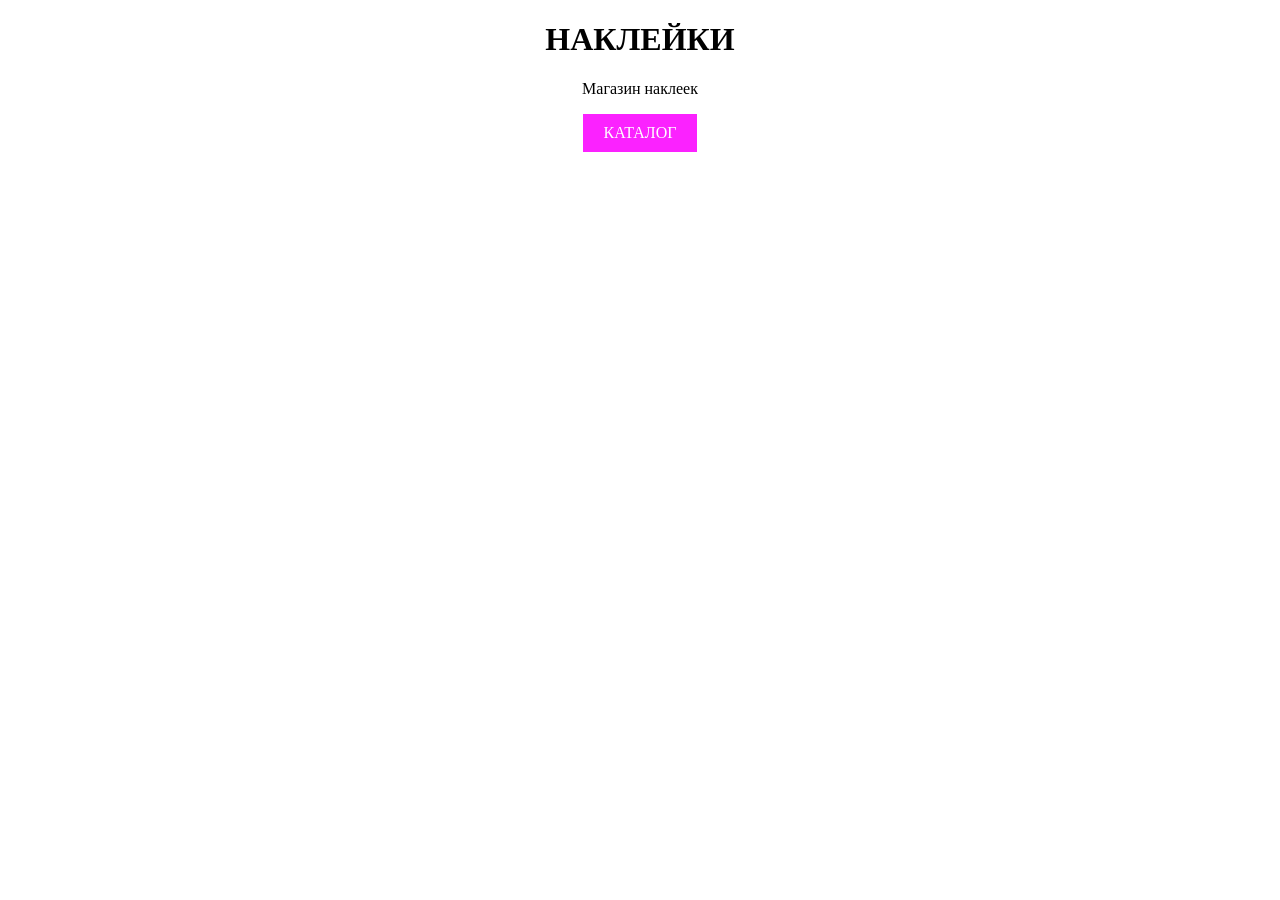
==== index.html @ 009cf037 "Add initial stickers prototype" ====
<!DOCTYPE html>
<html>
<head>
    <meta charset="UTF-8">
    <title>Наклейки</title>

    <style>
        body {
            text-align: center;
        }
        a {
    display: inline-block;
    padding: 10px 20px;
    background-color:rgba(251, 0, 255, 0.868);
    color: white;
    text-decoration: none;
}
    </style>
</head>
<body>

    <h1>НАКЛЕЙКИ</h1>

    <p>Магазин наклеек</p>
    <a href="catalog.html">КАТАЛОГ</a>

</body>
</html>
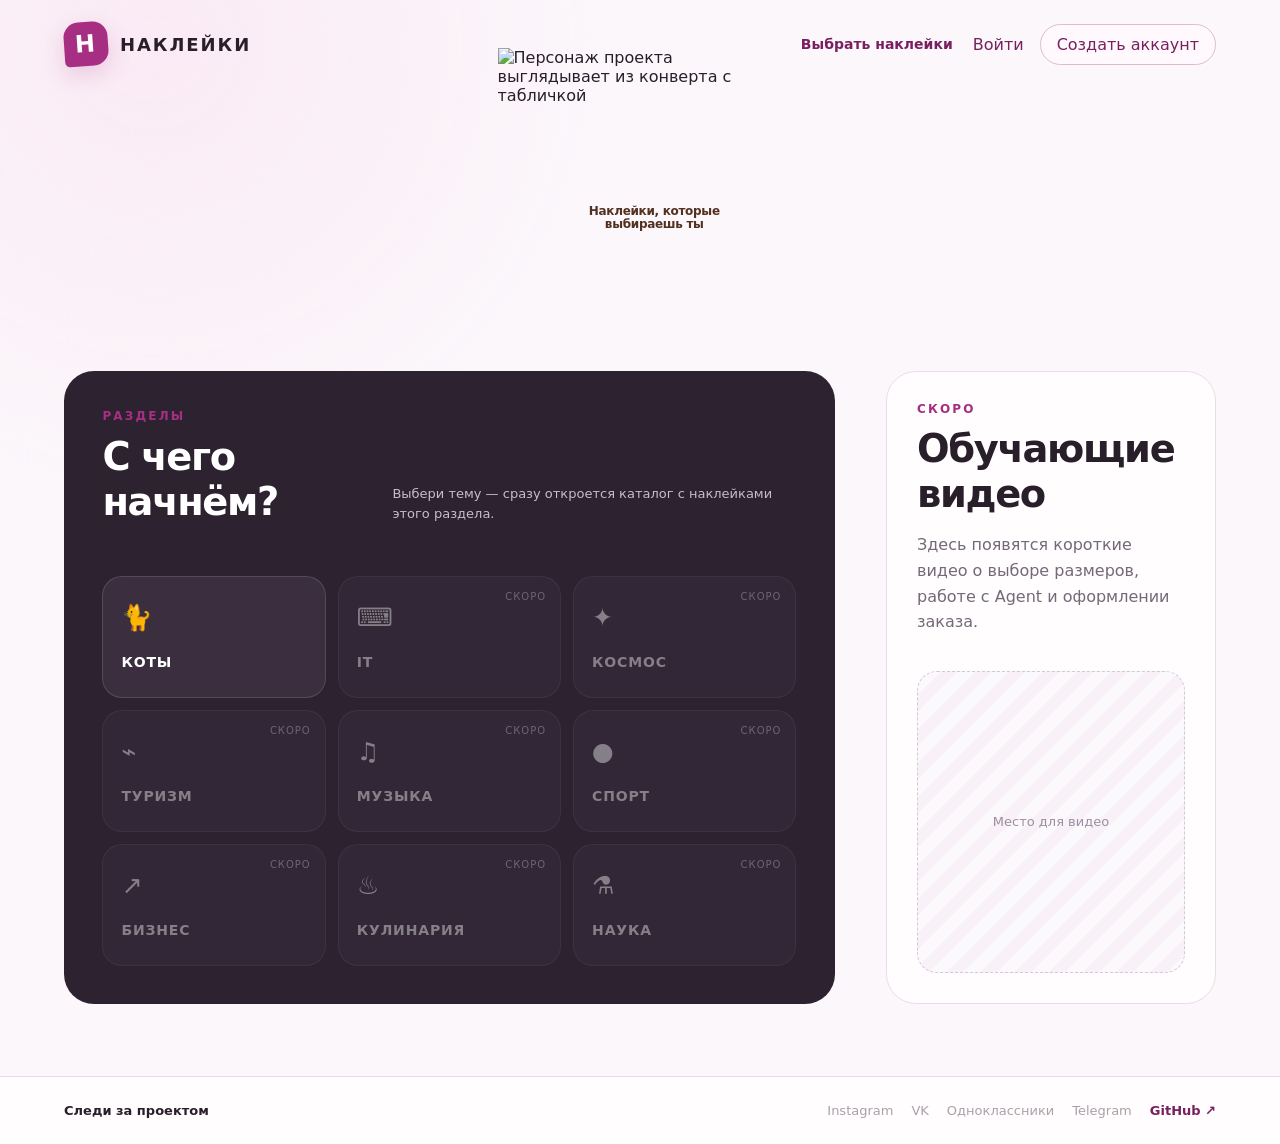
==== commit 8e099829: "feat: checkpoint site, catalog, and Printnik 0.3 Save the expanded storefront and catalog, local Pri" ====
--- a/index.html
+++ b/index.html
@@ -1,28 +1,124 @@
 <!DOCTYPE html>
-<html>
+<html lang="ru">
 <head>
-    <meta charset="UTF-8">
-    <title>Наклейки</title>
-
-    <style>
-        body {
-            text-align: center;
-        }
-        a {
-    display: inline-block;
-    padding: 10px 20px;
-    background-color:rgba(251, 0, 255, 0.868);
-    color: white;
-    text-decoration: none;
-}
-    </style>
+  <meta charset="UTF-8">
+  <meta name="viewport" content="width=device-width, initial-scale=1">
+  <meta name="description" content="Выбери раздел и собери собственный лист наклеек.">
+  <title>Наклейки</title>
+  <link rel="stylesheet" href="home.css?v=20260925-4">
+  <script src="local-store.js?v=20261018-3" defer></script>
+  <script src="home.js?v=20261018-1" defer></script>
 </head>
 <body>
+  <header class="site-header">
+    <a class="brand" href="index.html" aria-label="Наклейки — на главную">
+      <span class="brand-mark" aria-hidden="true">Н</span>
+      <span class="brand-name">НАКЛЕЙКИ</span>
+    </a>
 
-    <h1>НАКЛЕЙКИ</h1>
+    <div class="account-area">
+      <a class="header-catalog-link" href="#sections">Выбрать наклейки</a>
+      <nav id="guest-account-actions" class="account-actions" aria-label="Аккаунт">
+        <button id="open-login" class="text-button" type="button" aria-expanded="false" aria-controls="account-panel">Войти</button>
+        <button id="open-registration" class="outline-button" type="button" aria-expanded="false" aria-controls="account-panel">Создать аккаунт</button>
+      </nav>
 
-    <p>Магазин наклеек</p>
-    <a href="catalog.html">КАТАЛОГ</a>
+      <button id="account-button" class="account-button" type="button" aria-expanded="false" aria-controls="account-panel" hidden>
+        <span id="account-avatar" class="account-avatar" aria-hidden="true">Я</span>
+        <span id="account-button-name">Мой аккаунт</span>
+      </button>
+
+      <section id="account-panel" class="account-panel" aria-labelledby="account-panel-title" hidden>
+        <button id="close-account-panel" class="account-panel-close" type="button" aria-label="Закрыть окно аккаунта">×</button>
+
+        <div id="account-auth-view">
+          <p class="eyebrow">ЛИЧНЫЙ АККАУНТ</p>
+          <h2 id="account-panel-title">Создать аккаунт</h2>
+          <p id="account-panel-copy" class="account-panel-copy">Сохраним один аккаунт в этом браузере.</p>
+
+          <div class="account-tabs" role="tablist" aria-label="Вход или регистрация">
+            <button id="registration-tab" class="account-tab" type="button" role="tab" aria-selected="true">Регистрация</button>
+            <button id="login-tab" class="account-tab" type="button" role="tab" aria-selected="false">Вход</button>
+          </div>
+
+          <form id="account-form" class="account-form" novalidate>
+            <label id="account-name-field">Как тебя зовут?
+              <input id="account-name" name="name" type="text" autocomplete="name" maxlength="40" placeholder="Например, Алексей">
+            </label>
+            <label>Электронная почта
+              <input id="account-email" name="email" type="email" autocomplete="email" placeholder="name@example.com" required>
+            </label>
+            <label>Пароль
+              <span class="password-field">
+                <input id="account-password" name="password" type="password" autocomplete="new-password" minlength="8" placeholder="Не меньше 8 символов" required>
+                <button id="toggle-password" class="password-toggle" type="button" aria-label="Показать пароль">Показать</button>
+              </span>
+            </label>
+            <button id="account-submit" class="account-submit" type="submit">Создать аккаунт</button>
+            <p id="account-status" class="account-status" role="status" aria-live="polite"></p>
+          </form>
+
+          <p class="account-local-note">Пока это локальная версия: аккаунт будет доступен только на этом устройстве и в этом браузере.</p>
+        </div>
+
+        <div id="account-profile-view" hidden>
+          <p class="eyebrow">ТЫ ВОШЁЛ</p>
+          <div class="account-profile-heading">
+            <span id="profile-avatar" class="profile-avatar" aria-hidden="true">Я</span>
+            <div>
+              <h2 id="profile-name">Мой аккаунт</h2>
+              <p id="profile-email"></p>
+            </div>
+          </div>
+          <p class="account-panel-copy">Здесь доступны корзина, заказы, адреса и коллекция наклеек.</p>
+          <a class="account-cabinet-link" href="account.html">Открыть личный кабинет</a>
+          <button id="logout-button" class="account-submit" type="button">Выйти из аккаунта</button>
+        </div>
+      </section>
+    </div>
+  </header>
+
+  <main>
+    <section class="logo-hero" aria-labelledby="logo-message-title">
+      <div id="logo-stage" class="logo-stage">
+        <img src="images/logo-agent-envelope-transparent.png" alt="Персонаж проекта выглядывает из конверта с табличкой">
+        <div id="logo-message" class="logo-message" aria-live="polite">
+          <h1 id="logo-message-title">Наклейки, которые выбираешь ты</h1>
+        </div>
+      </div>
+    </section>
+
+    <div class="home-grid">
+      <section id="sections" class="sections-panel" aria-labelledby="sections-title">
+        <div class="section-heading">
+          <div>
+            <p class="eyebrow">РАЗДЕЛЫ</p>
+            <h2 id="sections-title">С чего начнём?</h2>
+          </div>
+          <p>Выбери тему — сразу откроется каталог с наклейками этого раздела.</p>
+        </div>
+        <p id="sections-status" class="sections-status" role="status" aria-live="polite"></p>
+        <div id="section-grid" class="section-grid" aria-label="Разделы каталога"></div>
+      </section>
+
+      <aside class="learning-panel" aria-labelledby="learning-title">
+        <p class="eyebrow">СКОРО</p>
+        <h2 id="learning-title">Обучающие видео</h2>
+        <p>Здесь появятся короткие видео о выборе размеров, работе с Agent и оформлении заказа.</p>
+        <div class="video-placeholder" aria-hidden="true">
+          <span>Место для видео</span>
+        </div>
+      </aside>
+    </div>
+  </main>
+
+  <footer>
+    <p>Следи за проектом</p>
+    <nav aria-label="Социальные сети">
+      <span>Instagram</span><span>VK</span><span>Одноклассники</span><span>Telegram</span>
+      <a href="https://github.com/Wasp-17/Stickers" target="_blank" rel="noreferrer">GitHub ↗</a>
+    </nav>
+  </footer>
 
 </body>
-</html>+</html>
--- a/home.css
+++ b/home.css
@@ -0,0 +1,139 @@
+:root {
+  font-family: Inter, ui-sans-serif, system-ui, -apple-system, BlinkMacSystemFont, "Segoe UI", sans-serif;
+  color: #281f2b;
+  background: #fbf7fb;
+  --ink: #281f2b;
+  --muted: #746978;
+  --paper: #fffdfd;
+  --line: #e7dce8;
+  --accent: #a72f83;
+  --accent-dark: #78205f;
+  --accent-soft: #f5dfef;
+  --sun: #ffd86b;
+}
+
+* { box-sizing: border-box; }
+[hidden] { display: none !important; }
+body { margin: 0; min-width: 320px; background: radial-gradient(circle at 12% 4%, #faeaf4 0, transparent 28rem), #fbf7fb; }
+button, input, select { font: inherit; }
+button, select { cursor: pointer; }
+button:focus-visible, input:focus-visible, select:focus-visible, a:focus-visible { outline: 3px solid #bd4b9d; outline-offset: 3px; }
+
+.site-header { display: flex; justify-content: space-between; align-items: center; gap: 24px; max-width: 1440px; margin: auto; padding: 22px clamp(20px, 5vw, 72px); }
+.brand { display: inline-flex; align-items: center; gap: 12px; color: var(--ink); text-decoration: none; font-weight: 900; letter-spacing: .12em; }
+.brand-mark { display: grid; place-items: center; width: 44px; height: 44px; border-radius: 15px 15px 15px 5px; color: white; background: var(--accent); font-size: 24px; box-shadow: 0 8px 22px #a72f8330; transform: rotate(-4deg); }
+.brand-name { font-size: 18px; }
+.account-actions { display: flex; align-items: center; gap: 10px; }
+.text-button, .outline-button, .quiet-button { border: 0; background: transparent; color: var(--accent-dark); }
+.outline-button { padding: 10px 16px; border: 1px solid #d9bed1; border-radius: 999px; background: #fff9fd; }
+.account-area { position: relative; z-index: 20; display:flex; align-items:center; gap:14px; }
+.header-catalog-link { color:var(--accent-dark); text-decoration:none; font-size:14px; font-weight:750; }
+.account-button { display: inline-flex; align-items: center; gap: 9px; padding: 6px 13px 6px 7px; border: 1px solid #d9bed1; border-radius: 999px; color: var(--ink); background: #fff9fd; font-weight: 750; }
+.account-avatar { display: grid; place-items: center; width: 32px; height: 32px; border-radius: 50%; color: white; background: var(--accent); }
+.account-panel { position: absolute; top: calc(100% + 14px); right: 0; width: min(390px, calc(100vw - 32px)); padding: 28px; border: 1px solid #e6d7e4; border-radius: 24px; background: #fffdfd; box-shadow: 0 24px 70px #3d203c35; }
+.account-panel::before { content: ""; position: absolute; top: -8px; right: 28px; width: 15px; height: 15px; border-top: 1px solid #e6d7e4; border-left: 1px solid #e6d7e4; background: #fffdfd; transform: rotate(45deg); }
+.account-panel-close { position: absolute; z-index: 1; top: 10px; right: 12px; width: 38px; height: 38px; border: 0; border-radius: 50%; color: var(--muted); background: transparent; font-size: 25px; }
+.account-panel-close:hover { background: #f8eef5; }
+.account-panel h2 { margin: 0; padding-right: 28px; font-size: 27px; letter-spacing: -.03em; }
+.account-panel-copy { margin: 8px 0 20px; color: var(--muted); font-size: 14px; line-height: 1.5; }
+.account-tabs { display: grid; grid-template-columns: 1fr 1fr; gap: 4px; padding: 4px; border-radius: 13px; background: #f5edf3; }
+.account-tab { padding: 9px 10px; border: 0; border-radius: 10px; color: var(--muted); background: transparent; font-size: 13px; font-weight: 750; }
+.account-tab[aria-selected="true"] { color: var(--ink); background: white; box-shadow: 0 3px 12px #42223d12; }
+.account-form { display: grid; gap: 14px; margin-top: 18px; }
+.account-form label { display: grid; gap: 7px; color: var(--muted); font-size: 12px; font-weight: 750; }
+.account-form input { width: 100%; height: 46px; padding: 0 13px; border: 1px solid #dacdda; border-radius: 12px; color: var(--ink); background: white; }
+.account-form input::placeholder { color: #a79ba8; }
+.password-field { position: relative; display: block; }
+.password-field input { padding-right: 88px; }
+.password-toggle { position: absolute; top: 6px; right: 7px; height: 34px; padding: 0 8px; border: 0; border-radius: 8px; color: var(--accent-dark); background: transparent; font-size: 11px; font-weight: 750; }
+.account-submit { width: 100%; min-height: 46px; padding: 11px 18px; border: 0; border-radius: 13px; color: white; background: var(--accent); font-weight: 800; }
+.account-submit:hover { background: var(--accent-dark); }
+.account-submit:disabled { cursor: wait; background: #c6b6c3; }
+.account-status { min-height: 18px; margin: -3px 0 0; color: #9c2850; font-size: 12px; line-height: 1.4; }
+.account-status.is-success { color: #2d7350; }
+.account-local-note { margin: 4px 0 0; padding-top: 15px; border-top: 1px solid var(--line); color: #968997; font-size: 11px; line-height: 1.5; }
+.account-profile-heading { display: flex; align-items: center; gap: 13px; margin-top: 18px; }
+.profile-avatar { display: grid; flex: 0 0 auto; width: 50px; height: 50px; place-items: center; border-radius: 16px; color: white; background: var(--accent); font-size: 20px; font-weight: 850; }
+.account-profile-heading h2 { padding: 0; }
+.account-profile-heading p { margin: 4px 0 0; color: var(--muted); font-size: 13px; overflow-wrap: anywhere; }
+.account-cabinet-link { display:flex; justify-content:center; align-items:center; min-height:46px; margin-bottom:10px; padding:11px 18px; border:1px solid #d9bed1; border-radius:13px; color:var(--accent-dark); background:#fff9fd; text-decoration:none; font-weight:800; }
+
+main { max-width: 1440px; margin: auto; padding: 0 clamp(20px, 5vw, 72px) 72px; }
+.eyebrow { margin: 0 0 10px; color: var(--accent); font-size: 12px; line-height: 1.2; font-weight: 850; letter-spacing: .18em; }
+
+.logo-hero { display: grid; place-items: start center; margin-bottom: -40px; padding: 0 0 18px; transform: translateY(-40px); }
+.logo-stage { position: relative; width: min(100%, 285px); aspect-ratio: 1; }
+.logo-stage > img { display: block; width: 100%; height: 100%; object-fit: contain; }
+.logo-message { position: absolute; top: 59.5%; left: 55%; display: grid; width: 49%; justify-items: center; gap: 4px; color: #523120; text-align: center; transform: translate(-50%, -50%); }
+.logo-message-kicker { margin: 0; color: #b76719; font-size: clamp(9px, 1vw, 12px); font-weight: 900; letter-spacing: .16em; }
+.logo-message h1 { max-width: none; margin: 0; font-size: 12px; line-height: 1.08; letter-spacing: -.025em; }
+.logo-message-actions { display: flex; flex-wrap: wrap; justify-content: center; gap: 8px; margin-top: 4px; }
+.logo-message-actions a { display: inline-flex; min-height: 36px; align-items: center; justify-content: center; padding: 8px 17px; border: 1px solid #d88716; border-radius: 999px; color: #5b3519; background: linear-gradient(180deg, #ffd86b, #ffb52f); box-shadow: 0 6px 14px #b6671c2e; font-size: 13px; font-weight: 850; text-decoration: none; }
+.logo-message-actions a:hover { background: linear-gradient(180deg, #ffe084, #ffc044); transform: translateY(-1px); }
+
+.home-grid { display: grid; grid-template-columns: minmax(0, 1fr) minmax(260px, 330px); gap: clamp(24px, 4vw, 52px); align-items: stretch; margin-top: 20px; }
+.sections-panel, .learning-panel { border-radius: 30px; }
+.sections-panel { padding: clamp(24px, 3vw, 42px); background: #2c2230; color: white; }
+.section-heading { display: flex; justify-content: space-between; align-items: end; gap: 24px; }
+.section-heading h2, .learning-panel h2 { margin: 0; font-size: clamp(28px, 3vw, 42px); letter-spacing: -.035em; }
+.section-heading > p { max-width: 430px; margin: 0; color: #c9bdcb; font-size: 13px; line-height: 1.55; }
+.section-grid { display: grid; grid-template-columns: repeat(3, minmax(0, 1fr)); gap: 12px; margin-top: 28px; }
+.sections-status { min-height: 18px; margin: 14px 0 -8px; color: #efb6d9; font-size: 13px; }
+.section-card { position: relative; min-height: 122px; padding: 18px; overflow: hidden; border: 1px solid #ffffff22; border-radius: 20px; color: white; background: #3a2e3f; text-align: left; transition: transform .18s ease, border-color .18s ease, background .18s ease; }
+.section-card:not(:disabled):hover { transform: translateY(-3px); border-color: #f1a8da; background: #4a3550; }
+.section-card[aria-pressed="true"] { color: #3a1f32; border-color: var(--sun); background: var(--sun); }
+.section-card:disabled { cursor: default; opacity: .42; }
+.section-icon { display: block; margin-bottom: 22px; font-size: 25px; }
+.section-name { display: block; font-size: 14px; font-weight: 850; letter-spacing: .06em; }
+.section-note { position: absolute; top: 14px; right: 14px; color: #cdbfd0; font-size: 10px; text-transform: uppercase; letter-spacing: .1em; }
+
+.learning-panel { display: flex; flex-direction: column; min-height: 100%; padding: 30px; border: 1px solid #eaddea; background: var(--paper); }
+.learning-panel > p:not(.eyebrow) { color: var(--muted); line-height: 1.6; }
+.video-placeholder { display: grid; flex: 1; min-height: 250px; place-items: center; margin-top: 20px; border: 1px dashed #d6c6d7; border-radius: 20px; background: repeating-linear-gradient(-45deg, #fcf9fc, #fcf9fc 12px, #f8f1f7 12px, #f8f1f7 24px); color: #9d8e9f; font-size: 13px; }
+
+footer { display: flex; justify-content: space-between; gap: 20px; padding: 26px clamp(20px, 5vw, 72px); border-top: 1px solid var(--line); color: var(--muted); background: var(--paper); font-size: 13px; }
+footer p { margin: 0; color: var(--ink); font-weight: 750; }
+footer nav { display: flex; flex-wrap: wrap; justify-content: flex-end; gap: 18px; }
+footer span { color: #aaa0aa; }
+footer a { color: var(--accent-dark); font-weight: 800; text-decoration: none; }
+
+dialog { max-width: min(88vw, 430px); padding: 32px; border: 0; border-radius: 24px; color: var(--ink); box-shadow: 0 28px 80px #28172b55; }
+dialog::backdrop { background: #21162499; backdrop-filter: blur(3px); }
+dialog h2 { margin: 0; font-size: 26px; }
+dialog p:last-child { color: var(--muted); line-height: 1.6; }
+.dialog-close { position: absolute; top: 10px; right: 12px; width: 38px; height: 38px; border: 0; border-radius: 50%; background: transparent; font-size: 25px; }
+
+@media (max-width: 980px) {
+  .logo-stage { width: min(100%, 285px); }
+  .home-grid { grid-template-columns: 1fr; }
+  .learning-panel { min-height: 390px; }
+}
+
+@media (max-width: 680px) {
+  .site-header { align-items: flex-start; }
+  .brand-name { display: none; }
+  .account-actions { gap: 4px; }
+  .account-actions button { padding: 9px 10px; font-size: 13px; }
+  .account-panel { position: fixed; top: 76px; right: 16px; }
+  .account-panel::before { right: 24px; }
+  .account-button { font-size: 13px; }
+  .logo-hero { padding-bottom: 14px; }
+  .logo-message { top: 59.5%; left: 55%; width: 49%; gap: 4px; }
+  .logo-message h1 { font-size: 12px; }
+  .logo-message-actions { margin-top: 1px; }
+  .logo-message-actions a { min-height: 30px; padding: 6px 12px; font-size: 11px; }
+  .home-grid { margin-top: 10px; }
+  .section-heading { display: block; }
+  .section-heading > p { margin-top: 14px; }
+  .section-grid { grid-template-columns: repeat(2, minmax(0, 1fr)); }
+  footer { display: block; }
+  footer nav { justify-content: flex-start; margin-top: 16px; }
+}
+
+@media (max-width: 400px) {
+  .logo-message { top: 59.5%; }
+  .logo-message h1 { font-size: 12px; }
+  .logo-message-actions a { min-height: 27px; padding: 5px 10px; font-size: 10px; }
+  .section-grid { grid-template-columns: 1fr; }
+}
+@media (prefers-reduced-motion: reduce) { * { scroll-behavior: auto !important; transition: none !important; } }
